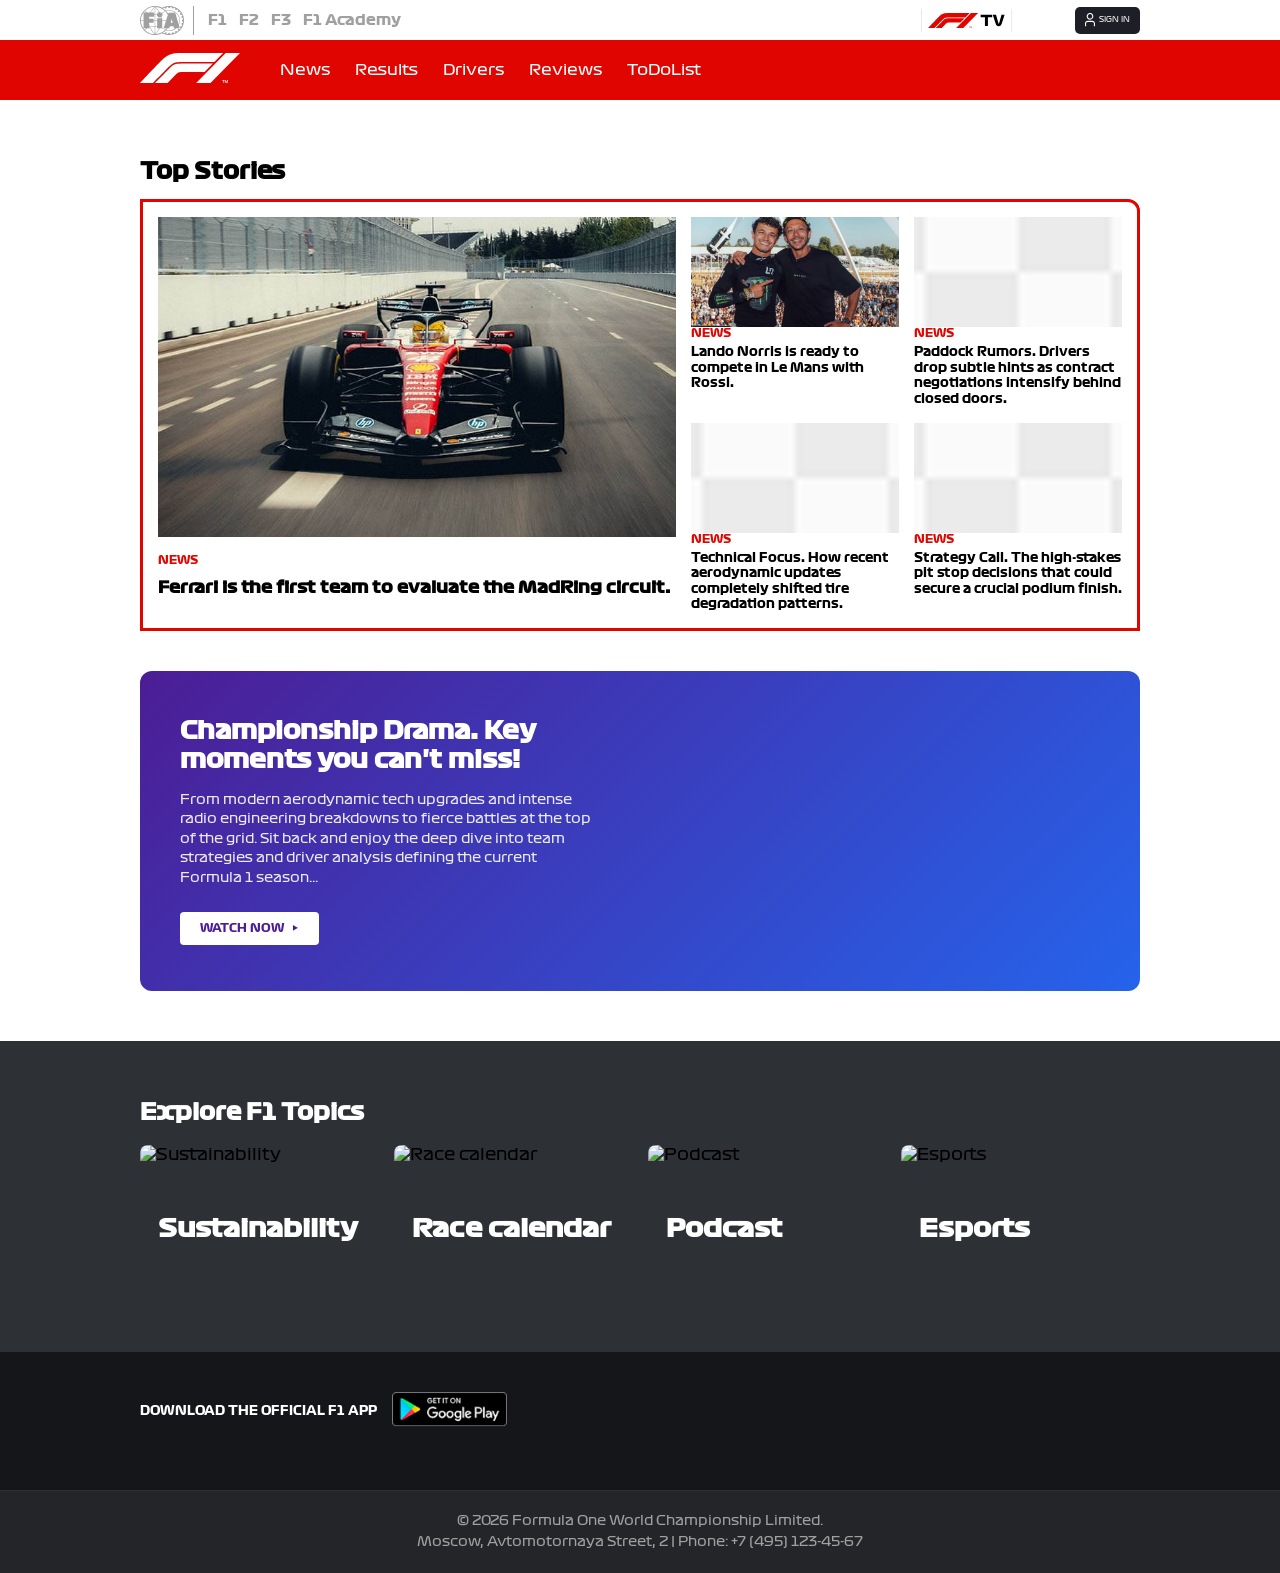
==== index.html @ 8266babe "Add files via upload" ====
<!DOCTYPE html>
<html lang="en">
<head>
    <meta charset="UTF-8">
    <meta name="viewport" content="width=device-width, initial-scale=1.0">
    <title>Formula 1</title>
    <script src="./js/scripts.js" defer></script>
    <link rel="stylesheet" href="./css/style.css">
    <link rel="icon" href="https://formula-1.com/icons/Logo-F1.svg" type="image/svg+xml">
    <link rel="manifest" href="./manifest.json">
</head>
<body>
    
    <header class="header_main">
        <div class="top_bar">
            <span class="fia"><img src="./img/fia.svg" alt="Fia"></span>
            <ul class="formuls">
                <li>F1</li>
                <li>F2</li>
                <li>F3</li>
                <li>F1 Academy</li>
            </ul>
            <img src="./img/f1_tv.svg" alt="F1_TV" class="f1_tv_logo">
            <button class="sign_in"><img src="./img/Profile.svg" alt=""><span>SIGN IN</span></button>
        </div>
        <div class="nav_bar">
            <div class="nav_bar_main">
                <a href="./"><img src="./img/Logo-F1.svg" alt="F1-logo" class="logo"></a>
                <nav>
                    <ul>
                        <li class="header__nav"><a href="./news">News</a></li>
                        <li class="header__nav"><a href="./results">Results</a></li>
                        <li class="header__nav"><a href="./drivers">Drivers</a></li>
                        <li class="header__nav"><a href="./reviews">Reviews</a></li>
                        <li class="header__nav"><a href="./todolist">ToDoList</a></li>
                    </ul>
                </nav>
            </div>
        </div>
    </header>

    
    <main class="main_container">
        <section class="news_section_wrapper">
            <h2 class="section_title">Top Stories</h2>

            <div class="f1_news_grid">
                <a href="https://formula-1.com/news/news_0.html">
                    <div class="main_story_card">
                        <img src="./img/f1-ferrari-madring-test-hamilton.jpg" alt="Championship Battle">
                        <div class="card_text">
                            <span class="news_tag">News</span>
                            <h3>Ferrari is the first team to evaluate the MadRing circuit.</h3>
                        </div>
                    </div>
                </a>
                
                <div class="sub_stories_grid">
                    <a href="https://formula-1.com/news/news_1.html">
                        <div class="sub_story_card">
                            <img src="./img/189879.png" alt="Qualifying analysis">
                            <span class="news_tag">News</span>
                            <p>Lando Norris is ready to compete in Le Mans with Rossi.</p>
                        </div>
                    </a>
                    
                    <div class="sub_story_card">
                        <img src="./img/grid.png" alt="Paddock rumors">
                        <span class="news_tag">News</span>
                        <p>Paddock Rumors: Drivers drop subtle hints as contract negotiations intensify behind closed doors.</p>
                    </div>
                    <div class="sub_story_card">
                        <img src="./img/grid.png" alt="Aerodynamics update">
                        <span class="news_tag">News</span>
                        <p>Technical Focus: How recent aerodynamic updates completely shifted tire degradation patterns.</p>
                    </div>
                    <div class="sub_story_card">
                        <img src="./img/grid.png" alt="Team strategy">
                        <span class="news_tag">News</span>
                        <p>Strategy Call: The high-stakes pit stop decisions that could secure a crucial podium finish.</p>
                    </div>
                </div>
            </div>
        </section>

        
        <section class="promo_banner">
            <div class="banner_content">
                <h2>Championship Drama: Key moments you can't miss!</h2>
                <p>From modern aerodynamic tech upgrades and intense radio engineering breakdowns to fierce battles at the top of the grid. Sit back and enjoy the deep dive into team strategies and driver analysis defining the current Formula 1 season...</p>
                <button class="btn_watch">WATCH NOW <span class="play_arrow">▶</span></button>
            </div>
            <div class="banner_image">
                <iframe 
                    src="https://matreshka.tv/embed/video/tQPAbRGEAwc" 
                    style="width: 100%; height: 320px; border: none; border-radius: 8px;" 
                    scrolling="no"
                    allowfullscreen>
                </iframe>
            </div>
        </section>

        
        <section class="explore_topics_section">
            <div class="explore_container">
                <h2 class="explore_title">Explore F1 Topics</h2>
                <div class="topics_grid">
                    <div class="topic_card">
                        <img src="https://formula-1.com/img/bolid.png" alt="Sustainability">
                        <h3>Sustainability</h3>
                    </div>
                    <div class="topic_card">
                        <img src="https://formula-1.com/img/bolid.png" alt="Race calendar">
                        <h3>Race calendar</h3>
                    </div>
                    <div class="topic_card">
                        <img src="https://formula-1.com/img/bolid.png" alt="Podcast">
                        <h3>Podcast</h3>
                    </div>
                    <div class="topic_card">
                        <img src="https://formula-1.com/img/bolid.png" alt="Esports">
                        <h3>Esports</h3>
                    </div>
                </div>
            </div>
        </section>

    </main>


    <footer class="footer_main">
        <div class="footer_inner">
            <div class="footer_apps_socials">
                <div class="apps">
                    <span>DOWNLOAD THE OFFICIAL F1 APP</span>
                    <a href="https://play.google.com/store/apps/details?id=com.softpauer.f1timingapp2014.basic" target="_blank"><img src="./img/google-play-badge.png" alt="Google Play" class="store_badge"></a>
                </div>
            </div>

        </div>
        <div class="footer_bottom">
            <p>© 2026 Formula One World Championship Limited.</p>
            <p>Moscow, Avtomotornaya Street, 2 | Phone: +7 (495) 123-45-67</p>
        </div>
    </footer>

    <script>
        if ('serviceWorker' in navigator) {
            window.addEventListener('load', () => {
                navigator.serviceWorker.register('/sw.js')
                .then((reg) => console.log('Сервис-воркер успешно зарегистрирован!', reg))
                .catch((err) => console.log('Ошибка регистрации сервис-воркера:', err));
            });
        }
    </script>
</body>
</html>
---- css/style.css ----
@font-face {
    font-family: 'Formula1-Bold';
    src: local('Formula1 Bold'), local('Formula1-Bold'),
        url('../fonts/Formula1-Bold_web_0.ttf') format('truetype');
}
@font-face {
    font-family: 'Formula1-Regular';
    src: local('Formula1 Regular'), local('Formula1-Regular'),
        url('../fonts/Formula1-Regular_web_0.ttf') format('truetype');
}
@font-face {
    font-family: 'Formula1-Wide';
    src: local('Formula1 Wide'), local('Formula1-Wide'),
        url('../fonts/Formula1-Wide_web_0.ttf') format('truetype');
}

:root {
    --white: #FFFFFF;
    --f1-red: #E10500;
    --f1-dark: #1E1F26;
    --f1-gray: #A0A0A0;
}

* {
    box-sizing: border-box; 
}

html, body {
    overflow-x: hidden; /* чтобы не прокручивалась горизонтально  */
    width: 100%;
}

a {
    text-decoration: none;
    color: inherit;
}

body {
    background-color: var(--white);
    font-family: 'Formula1-Regular', sans-serif;
    margin: 0;
    padding: 0;
}

button {
    cursor: pointer;
}



/*      HEADER     */
header {
    display: flex;
    justify-content: center;
    align-items: center;
    flex-direction: column;
}

.top_bar {
    display: flex;
    align-items: center;
    width: 1000px;
    height: 40px;
    border: none;
}

.fia {
    border-right: 0.5px solid var(--f1-gray);
    padding-right: 9px;
    margin-right: 8px;
    display: flex;
    align-items: center;
}

.formuls {
    display: flex;
    align-items: center;
    justify-content: center;
    list-style-type: none;
    font-family: 'Formula1-Bold';
    color: var(--f1-gray);
    font-size: 14px;
    margin: 0;
    padding: 0;
}

.formuls li {
    margin: 0 6px;
}

.formuls li:last-of-type {
    margin-right: 520px;
}

.sign_in {
    display: flex;
    align-items: center;
    justify-content: center;
    width: 65px;
    height: 27px;
    margin-left: auto;
    background-color: var(--f1-dark);
    border: none;
    border-radius: 5px;
    font-family: 'Formula1-Regular';
    font-size: 7px;
    color: #FFFFFF;
}

.sign_in img {
    margin-right: 4px;
}

.nav_bar {
    display: flex;
    align-items: center;
    justify-content: center;
    width: 100%;
    background-color: var(--f1-red);
}

.nav_bar_main {
    display: flex;
    align-items: center;
    width: 1000px;
    height: 60px;
    font-family: 'Formula1-Regular';
}

.nav_bar_main ul {
    display: flex;
    align-items: center;
    list-style-type: none;
    margin: 0;
    padding: 0;
}

.nav_bar_main .logo {
    margin-right: 40px;
    height: 30px;
}

.nav_bar_main li {
    margin-right: 25px;
    font-size: 15px;
    color: #FFFFFF;
}

.nav_bar_main li a {
    display: flex;
    align-items: center;
    gap: 5px;
}

.nav_bar_main li a:hover {
    color: #FFFFFF;
}


/*      MAIN      */
.main_container {
    display: flex;
    justify-content: center;
    align-items: center;
    flex-direction: column;
    width: 100%;
}



/*      REVIEWS      */
.user_reviews_section {
    width: 1000px;
    margin-top: 50px;
    margin-bottom: 50px;
    height: 700px;
}

.reviews_block_layout {
    display: grid;
    grid-template-columns: 1fr 1fr;
    gap: 30px;
    background: #f8f9fa;
    padding: 25px;
    border-radius: 12px;
    border-left: 5px solid var(--f1-red);
    height: auto;
}

.f1_review_form {
    display: flex;
    flex-direction: column;
    gap: 15px;
}

.f1_review_form input, .f1_review_form textarea {
    padding: 12px;
    border: 1px solid #ccc;
    border-radius: 6px;
    font-family: 'Formula1-Regular';
    font-size: 14px;
}

.f1_review_form button {
    background: var(--f1-red);
    color: white;
    border: none;
    padding: 12px;
    font-family: 'Formula1-Bold';
    border-radius: 6px;
    text-transform: uppercase;
}

.reviews_list {
    display: flex;
    flex-direction: column;
    gap: 15px;
    max-height: 500px;
    overflow-y: auto;
}

.f1_review_form textarea {
    resize: vertical;
}

.review_card {
    background: white;
    padding: 15px;
    border-radius: 6px;
    box-shadow: 0 2px 5px rgba(0,0,0,0.05);
}

.review_card h4 {
    margin: 0 0 5px 0;
    color: var(--f1-red);
    font-family: 'Formula1-Bold';
}

.review_card p {
    margin: 0;
    font-size: 16px;
    color: #555;
}

.review_date {
    font-size: 13px;
}

#reviewText {
    min-height: 300px;
    max-height: 500px;
}



/*      FOOTER      */
.footer_main {
    display: flex;
    flex-direction: column; 
    align-items: center;
    padding-bottom: 0 !important;
    width: 100%;
    background-color: #15161A;
    color: #fff;
    padding: 40px 0;
}

.footer_inner {
    width: 1000px;
}

.footer_apps_socials {
    display: flex;
    justify-content: space-between;
    align-items: center;
    margin-bottom: 20px;
}

.apps {
    display: flex;
    align-items: center;
    gap: 15px;
    font-family: 'Formula1-Bold';
    font-size: 12px;
}

.store_badge {
    height: 35px;
}

.footer_divider {
    border: 0;
    height: 1px;
    background: #333;
    margin-bottom: 30px;
}

.footer_bottom {
    width: 100%;
    background-color: #242528;
    padding: 20px 0;
    text-align: center;
    border-top: 1px solid #2d2f34;
    margin-top: 40px;
}

.footer_bottom p {
    margin: 0;
    font-size: 13px;
    color: #a0a0a0;
    font-family: 'Formula1-Regular', sans-serif;
    line-height: 1.6;
}



/*      MAIN_SHEET       */
.news_section_wrapper {
    width: 1000px;
    margin-top: 40px;
}

.section_title {
    font-family: 'Formula1-Bold';
    font-size: 22px;
    margin-bottom: 15px;
    position: relative;
    display: inline-block;
    padding-right: 15px;
}

/*  красная рамка  */
.f1_news_grid {
    display: grid;
    grid-template-columns: 1.2fr 1fr;
    gap: 15px;
    border: 3px solid var(--f1-red);
    border-top-right-radius: 12px;
    padding: 15px;
    background: #fff;
}

/* Карточки новостей */
.main_story_card {
    display: flex;
    flex-direction: column;
    cursor: pointer;
}

.main_story_card img {
    width: 100%;
    height: 320px;
    object-fit: cover;
}

.card_text {
    padding-top: 12px;
}

.news_tag {
    color: var(--f1-red);
    font-family: 'Formula1-Bold';
    font-size: 11px;
    text-transform: uppercase;
}

.main_story_card h3 {
    font-family: 'Formula1-Bold';
    font-size: 16px;
    margin: 8px 0 0 0;
    line-height: 1.4;
}

/* Правая сетка 2х2 */
.sub_stories_grid {
    display: grid;
    grid-template-columns: 1fr 1fr;
    grid-template-rows: 1fr 1fr;
    gap: 15px;
}

.sub_story_card {
    display: flex;
    flex-direction: column;
    cursor: pointer;
}

.sub_story_card img {
    width: 100%;
    height: 110px;
    object-fit: cover;
}

.sub_story_card p {
    font-size: 12px;
    margin: 5px 0 0 0;
    font-family: 'Formula1-Bold';
    line-height: 1.3;
}



/*   фиолетовый баннер MOMENTS  */
.promo_banner {
    width: 1000px;
    height: 320px;
    background: linear-gradient(135deg, #4c1d95, #2563eb);
    margin-top: 40px;
    border-radius: 12px;
    display: flex;
    overflow: hidden;
    color: #fff;
}

.banner_content {
    padding: 40px;
    width: 50%;
    display: flex;
    flex-direction: column;
    justify-content: center;
}

.banner_content h2 {
    font-family: 'Formula1-Bold';
    font-size: 24px;
    margin: 0 0 15px 0;
}

.banner_content p {
    font-size: 13px;
    line-height: 1.5;
    margin: 0 0 25px 0;
    opacity: 0.9;
}

.btn_watch {
    align-self: flex-start;
    background: #fff;
    color: #4c1d95;
    border: none;
    padding: 10px 20px;
    font-family: 'Formula1-Bold';
    font-size: 11px;
    border-radius: 4px;
    display: flex;
    align-items: center;
    gap: 8px;
}

.banner_image {
    width: 45%;
}

.banner_image img {
    width: 100%;
    height: 100%;
    object-fit: cover;
}




/*   Explore F1 Topics  */
.explore_topics_section {
    width: 100%;
    background-color: #2D3035;
    margin-top: 50px;
    display: flex;
    justify-content: center;
    padding: 40px 0;
}

.explore_container {
    width: 1000px;
}

.explore_title {
    font-family: 'Formula1-Bold';
    color: #fff;
    font-size: 22px;
    margin-bottom: 20px;
}

.topics_grid {
    display: grid;
    grid-template-columns: repeat(4, 1fr);
    gap: 15px;
}

.topic_card {
    position: relative;
    border-radius: 8px;
    overflow: hidden;
    height: 167px;
    cursor: pointer;
}

.topic_card img {
    width: 100%;
    height: 100%;
    object-fit: cover;
}

.topic_card h3 {
    position: absolute;
    bottom: 68px;
    left: 18px;
    color: #fff;
    margin: 0;
    font-family: 'Formula1-Bold';
    font-size: 25px;
}



/*      DRIVERS       */
#driversContainer {
    display: flex;
    flex-direction: row;
    flex-wrap: wrap;    
    gap: 30px;           
    width: 1000px;       
    margin-top: 30px;
}

.driver_card {
    width: 300px;
    height: auto;
    background-color: var(--white);
    border: 1px solid #e1e1e1;
    border-top: 4px solid var(--f1-red); 
    border-radius: 0 0 8px 8px;
    box-shadow: 0 4px 10px rgba(0, 0, 0, 0.05);
}

.driver_card h4, h3, p {
    margin: 0;
    padding: 0;
}

.driver_card span{
    display: flex;
    align-items: center;
    padding: 0 5px;
}

.driver_card span h4{
    margin-left: 5px;
    font-size: 14px;
}

.driver_card span h3{
    font-family: 'Formula1-Bold';
    font-size: 14px;
    margin-left: 5px;
}

.driver_card span:first-of-type{
    margin: 12px 0;
    justify-content: space-between;
}

.driver_card span:last-of-type{
    margin-bottom: 12px;
}

.driver_card .num {
    display: flex;
    align-items: center;
    justify-content: center;
    width: 32px;
    height: 32px;
    border-radius: 50%;
    background-color: var(--f1-red);
}

.driver_card .num p {
    color: var(--white);
    font-size: 12px;
}



/*    NEWs    */

.home_news {
    width: 100%;
    max-width: 1000px; 
    margin: 0 auto;
    padding: 0 15px; 
}

.home_news img {
    margin-top: 30px;
    border-radius: 0 0 12px 12px;
    width: 100%;      
    height: auto;     
    display: block;
}

.home_news p {
    display: flex;
    justify-content: center;
    text-align: center; 
    padding: 10px 0;
}

#list-news-tubs {
    list-style: none;
    width: 100%;
    max-width: 700px;
    margin: 30px auto 0 auto; 
    padding: 0;
}

.list-news-el {
    display: flex;
    justify-content: space-between; 
    align-items: center;
    padding: 12px 15px;      
    min-height: 40px;    
    height: auto;       
    border-bottom: 1px solid #eee;  
    background-color: #ffffff;   
    gap: 15px;            
}

.list-news-el:nth-child(odd) {
    background-color: #f5f5f5;
}

.news-title {
    flex-grow: 1;       
    word-break: break-word; /* перенос слов */
}

.news-title p {
    margin: 0;
    text-align: left;
}

.news-title:hover p {
    color: #e10600;               
}

.list-news-el .news-date {
    color: #777777;               
    font-size: 13px;
    padding-left: 0;            
    white-space: nowrap; 
    flex-shrink: 0;    /* чтобы дата не сжималась*/ 
}


            /*!!!  Страница новости */

.article_container {
    width: 1000px;
    margin-top: 40px;
    margin-bottom: 60px;
    display: flex;
    flex-direction: column;
}


.article_header {
    margin-bottom: 25px;
    border-left: 4px solid var(--f1-red); 
    padding-left: 20px;
}

.article_meta {
    display: flex;
    gap: 20px;
    font-size: 12px;
    font-family: 'Formula1-Bold';
    text-transform: uppercase;
    margin-bottom: 10px;
}

.article_meta .date {
    color: var(--f1-red);
}

.article_meta .author {
    color: var(--f1-gray);
}

.article_title {
    font-family: 'Formula1-Bold';
    font-size: 32px;
    line-height: 1.2;
    margin: 0;
    color: var(--f1-dark);
}

.article_main_img {
    width: 100%;
    height: 100%;
    object-fit: cover;
    border-radius: 0 0 12px 12px;
    margin-bottom: 35px;
}

.article_body {
    max-width: 800px;
    margin: 0 auto;   
    font-family: 'Formula1-Regular', sans-serif;
    font-size: 16px;
    line-height: 1.6;
    color: #333;
}

.article_body p {
    margin: 0 0 20px 0;
    text-align: justify;
}

.article_body h2 {
    font-family: 'Formula1-Bold';
    font-size: 20px;
    color: var(--f1-dark);
    margin: 40px 0 15px 0;
    text-transform: uppercase;
}


@media (max-width: 1040px) {
    .top_bar, 
    .nav_bar_main, 
    .user_reviews_section, 
    .footer_inner, 
    .news_section_wrapper, 
    .promo_banner, 
    .explore_container, 
    #driversContainer,
    .article_container {
        width: 100%;
        max-width: 95%;
        padding: 0 15px;
    }

    .formuls li:last-of-type {
        margin-right: auto;
    }

    #driversContainer {
        justify-content: center;
    }
}

@media (max-width: 768px) {
    /* --- Шапка --- */
    .top_bar {
        flex-direction: column;
        height: auto;
        padding: 10px 0;
        gap: 10px;
    }
    
    .formuls {
        flex-wrap: wrap;
        justify-content: center;
        gap: 5px;
    }
    
    .sign_in {
        margin: 5px auto 0 auto;
    }

    .nav_bar_main {
        flex-direction: column;
        height: auto;
        padding: 15px 0;
        gap: 15px;
    }

    .nav_bar_main .logo {
        margin-right: 0;
    }

    .nav_bar_main ul {
        flex-wrap: wrap;
        justify-content: center;
        gap: 15px;
    }

    .nav_bar_main li {
        margin-right: 0;
    }

    /* --- Блок отзывов --- */
    .user_reviews_section {
        height: auto;
    }

    .reviews_block_layout {
        grid-template-columns: 1fr;
    }

    /* --- Футер --- */
    .footer_apps_socials {
        flex-direction: column;
        gap: 20px;
        text-align: center;
    }

    .apps {
        flex-direction: column;
    }

    .f1_news_grid {
        grid-template-columns: 1fr;
    }

    .sub_stories_grid {
        grid-template-columns: 1fr;
    }

    .main_story_card img {
        height: 220px;
    }

    .promo_banner {
        flex-direction: column;
        height: auto;
    }

    .banner_content {
        width: 100%;
        padding: 20px;
    }

    .banner_image {
        width: 100%;
        height: 200px;
    }

    .topics_grid {
        grid-template-columns: repeat(2, 1fr);
    }

    .article_title {
        font-size: 24px;
    }
    
    .article_meta {
        flex-direction: column;
        gap: 5px;
    }
}

@media (max-width: 500px) {
    .list-news-el {
        flex-direction: column;   
        align-items: flex-start;  
        gap: 5px;
    }
}

@media (max-width: 480px) {
    .topics_grid {
        grid-template-columns: 1fr;
    }
    
    .list-news-el {
        flex-direction: column;
        align-items: flex-start;
        height: auto;
        gap: 5px;
        padding: 10px 5px;
    }
    
    .list-news-el .news-date {
        padding-left: 0;
    }
}
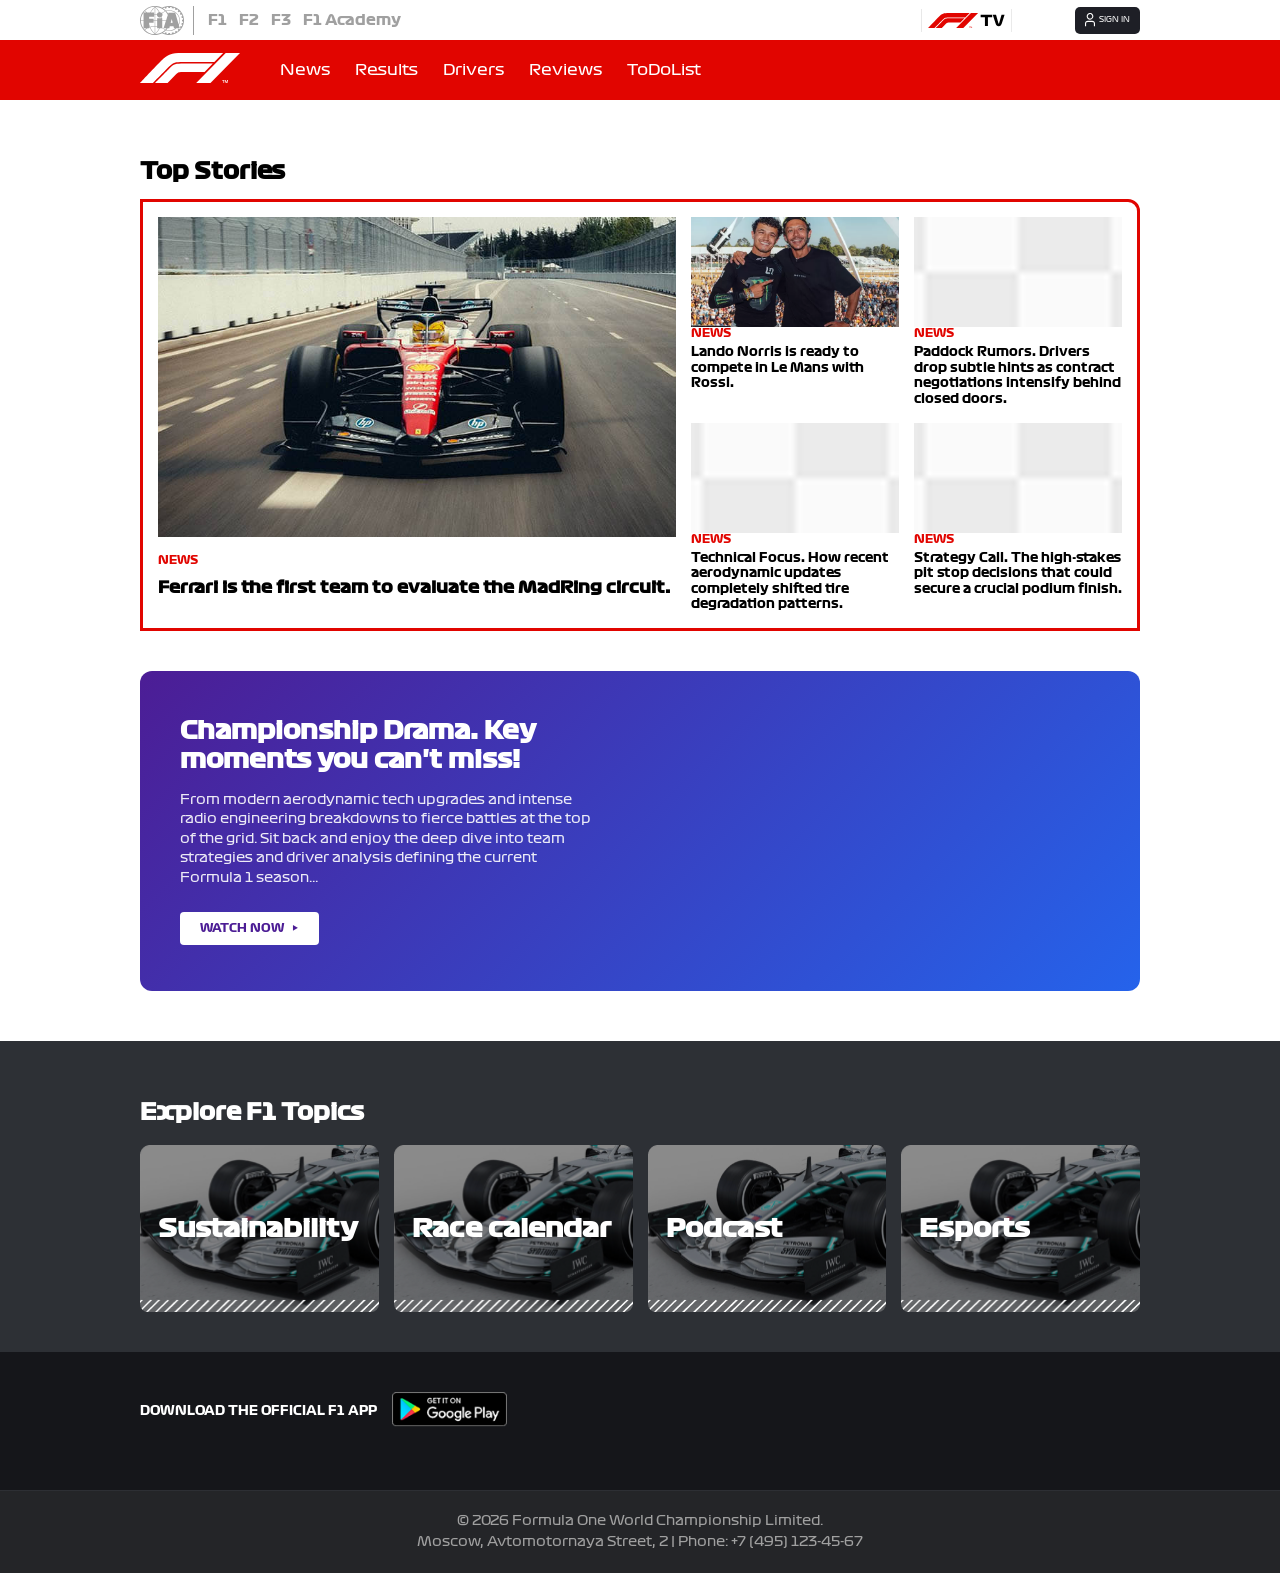
==== commit 1cfa659a: "Update index.html" ====
--- a/index.html
+++ b/index.html
@@ -6,7 +6,7 @@
     <title>Formula 1</title>
     <script src="./js/scripts.js" defer></script>
     <link rel="stylesheet" href="./css/style.css">
-    <link rel="icon" href="https://formula-1.com/icons/Logo-F1.svg" type="image/svg+xml">
+    <link rel="icon" href="./icons/Logo-F1.svg" type="image/svg+xml">
     <link rel="manifest" href="./manifest.json">
 </head>
 <body>
@@ -45,7 +45,7 @@
             <h2 class="section_title">Top Stories</h2>
 
             <div class="f1_news_grid">
-                <a href="https://formula-1.com/news/news_0.html">
+                <a href="./news/news_0.html">
                     <div class="main_story_card">
                         <img src="./img/f1-ferrari-madring-test-hamilton.jpg" alt="Championship Battle">
                         <div class="card_text">
@@ -56,7 +56,7 @@
                 </a>
                 
                 <div class="sub_stories_grid">
-                    <a href="https://formula-1.com/news/news_1.html">
+                    <a href="./news/news_1.html">
                         <div class="sub_story_card">
                             <img src="./img/189879.png" alt="Qualifying analysis">
                             <span class="news_tag">News</span>
@@ -106,19 +106,19 @@
                 <h2 class="explore_title">Explore F1 Topics</h2>
                 <div class="topics_grid">
                     <div class="topic_card">
-                        <img src="https://formula-1.com/img/bolid.png" alt="Sustainability">
+                        <img src="./img/bolid.png" alt="Sustainability">
                         <h3>Sustainability</h3>
                     </div>
                     <div class="topic_card">
-                        <img src="https://formula-1.com/img/bolid.png" alt="Race calendar">
+                        <img src="./img/bolid.png" alt="Race calendar">
                         <h3>Race calendar</h3>
                     </div>
                     <div class="topic_card">
-                        <img src="https://formula-1.com/img/bolid.png" alt="Podcast">
+                        <img src="./img/bolid.png" alt="Podcast">
                         <h3>Podcast</h3>
                     </div>
                     <div class="topic_card">
-                        <img src="https://formula-1.com/img/bolid.png" alt="Esports">
+                        <img src="./img/bolid.png" alt="Esports">
                         <h3>Esports</h3>
                     </div>
                 </div>
@@ -154,4 +154,4 @@
         }
     </script>
 </body>
-</html>+</html>
